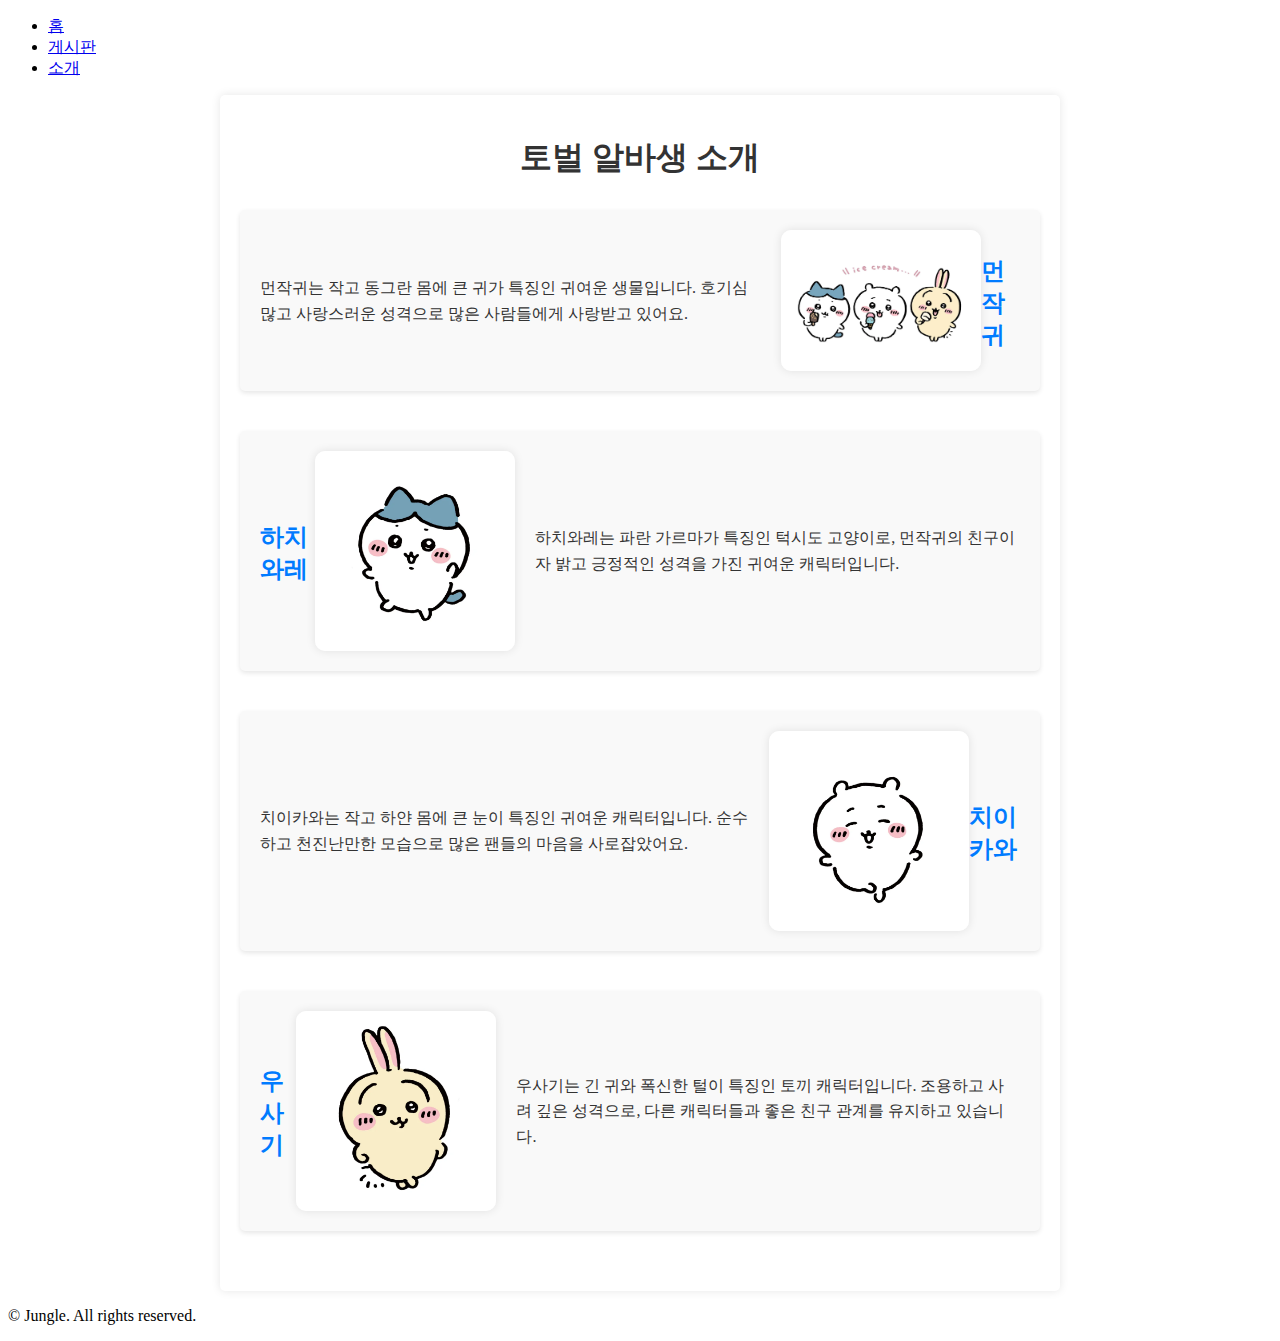
==== src/main/resources/static/pages/about.html @ c32fca45 "Rename : merge with spring boot file" ====
<!DOCTYPE html>
<html lang="ko">
<head>
    <meta charset="UTF-8">
    <meta name="viewport" content="width=device-width, initial-scale=1.0">
    <title>토벌 알바생 소개</title>
    <link href="../css/styles.css" rel="stylesheet" />
    <link href="../css/about.css" rel="stylesheet" />
</head>
<body>
    <header>
        <nav>
            <ul>
                <li><a href="../index.html">홈</a></li>
                <li><a href="board_list.html">게시판</a></li>
                <li><a href="about.html">소개</a></li>
            </ul>
        </nav>
    </header>

    <main>
        <div class="container">
            <h1>토벌 알바생 소개</h1>
            
            <section class="character-intro" id="munjakkwi">
                <h2>먼작귀</h2>
                <img src="../images/munjakkwi.jpg" alt="먼작귀" class="character-image">
                <p>먼작귀는 작고 동그란 몸에 큰 귀가 특징인 귀여운 생물입니다. 호기심 많고 사랑스러운 성격으로 많은 사람들에게 사랑받고 있어요.</p>
            </section>

            <section class="character-intro" id="hachiwere">
                <h2>하치와레</h2>
                <img src="../images/hachiwere.jpg" alt="하치와레" class="character-image">
                <p>하치와레는 파란 가르마가 특징인 턱시도 고양이로, 먼작귀의 친구이자 밝고 긍정적인 성격을 가진 귀여운 캐릭터입니다.</p>
            </section>

            <section class="character-intro" id="chiikawa">
                <h2>치이카와</h2>
                <img src="../images/chiikawa.jpg" alt="치이카와" class="character-image">
                <p>치이카와는 작고 하얀 몸에 큰 눈이 특징인 귀여운 캐릭터입니다. 순수하고 천진난만한 모습으로 많은 팬들의 마음을 사로잡았어요.</p>
            </section>

            <section class="character-intro" id="usagi">
                <h2>우사기</h2>
                <img src="../images/usagi.jpg" alt="우사기" class="character-image">
                <p>우사기는 긴 귀와 폭신한 털이 특징인 토끼 캐릭터입니다. 조용하고 사려 깊은 성격으로, 다른 캐릭터들과 좋은 친구 관계를 유지하고 있습니다.</p>
            </section>
        </div>
    </main>

    <footer>
        <p>&copy; Jungle. All rights reserved.</p>
    </footer>
</body>
</html>
---- src/main/resources/static/css/about.css ----
.container {
    max-width: 800px;
    margin: 0 auto;
    padding: 20px;
    background: white;
    border-radius: 5px;
    box-shadow: 0 0 10px rgba(0,0,0,0.1);
}

h1 {
    color: #333;
    text-align: center;
    margin-bottom: 30px;
}

.character-intro {
    margin-bottom: 40px;
    padding: 20px;
    background-color: #f9f9f9;
    border-radius: 5px;
    box-shadow: 0 2px 5px rgba(0,0,0,0.1);
}

.character-intro h2 {
    color: #007bff;
    margin-bottom: 15px;
}

.character-image {
    display: block;
    max-width: 100%;
    height: auto;
    margin: 0 auto 15px;
    border-radius: 10px;
    box-shadow: 0 0 10px rgba(0,0,0,0.1);
}

.character-intro p {
    line-height: 1.6;
    color: #333;
}

@media (min-width: 768px) {
    .character-intro {
        display: flex;
        align-items: center;
    }

    .character-image {
        width: 200px;
        margin-right: 20px;
        margin-bottom: 0;
    }

    .character-intro:nth-child(even) {
        flex-direction: row-reverse;
    }

    .character-intro:nth-child(even) .character-image {
        margin-right: 0;
        margin-left: 20px;
    }
}
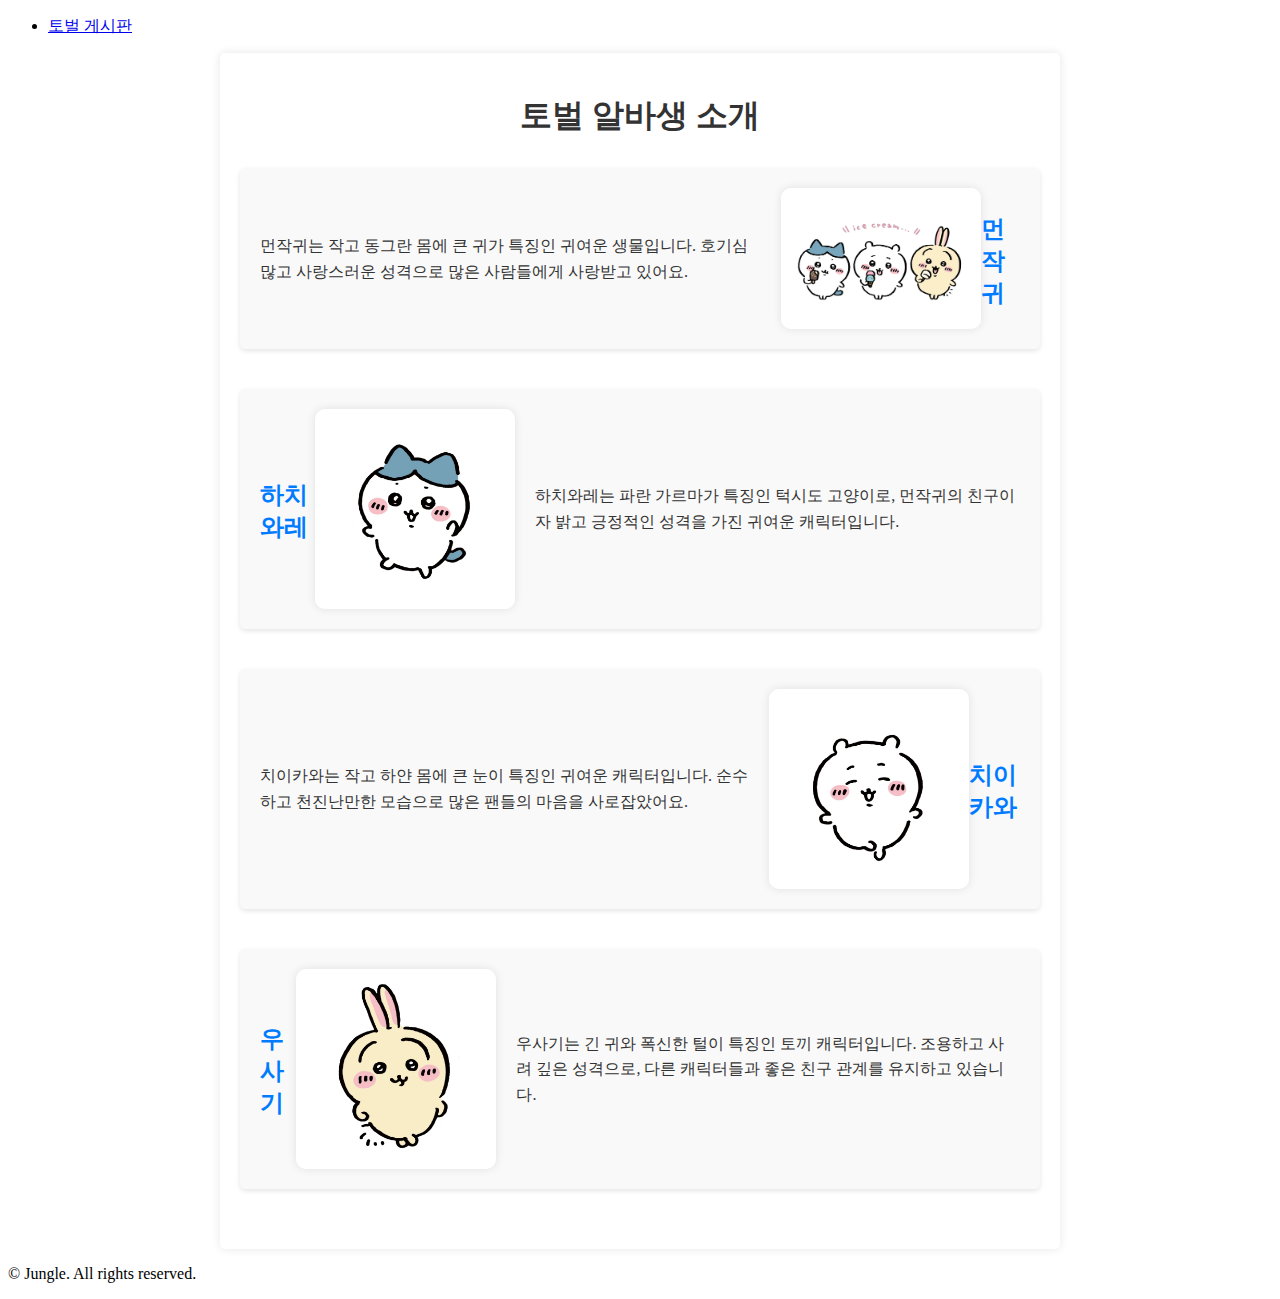
==== commit 58876f10: "Feat: Implement post-login page redirection" ====
--- a/src/main/resources/static/pages/about.html
+++ b/src/main/resources/static/pages/about.html
@@ -11,9 +11,7 @@
     <header>
         <nav>
             <ul>
-                <li><a href="../index.html">홈</a></li>
-                <li><a href="board_list.html">게시판</a></li>
-                <li><a href="about.html">소개</a></li>
+                <li><a href="board_list.html">토벌 게시판</a></li>
             </ul>
         </nav>
     </header>
